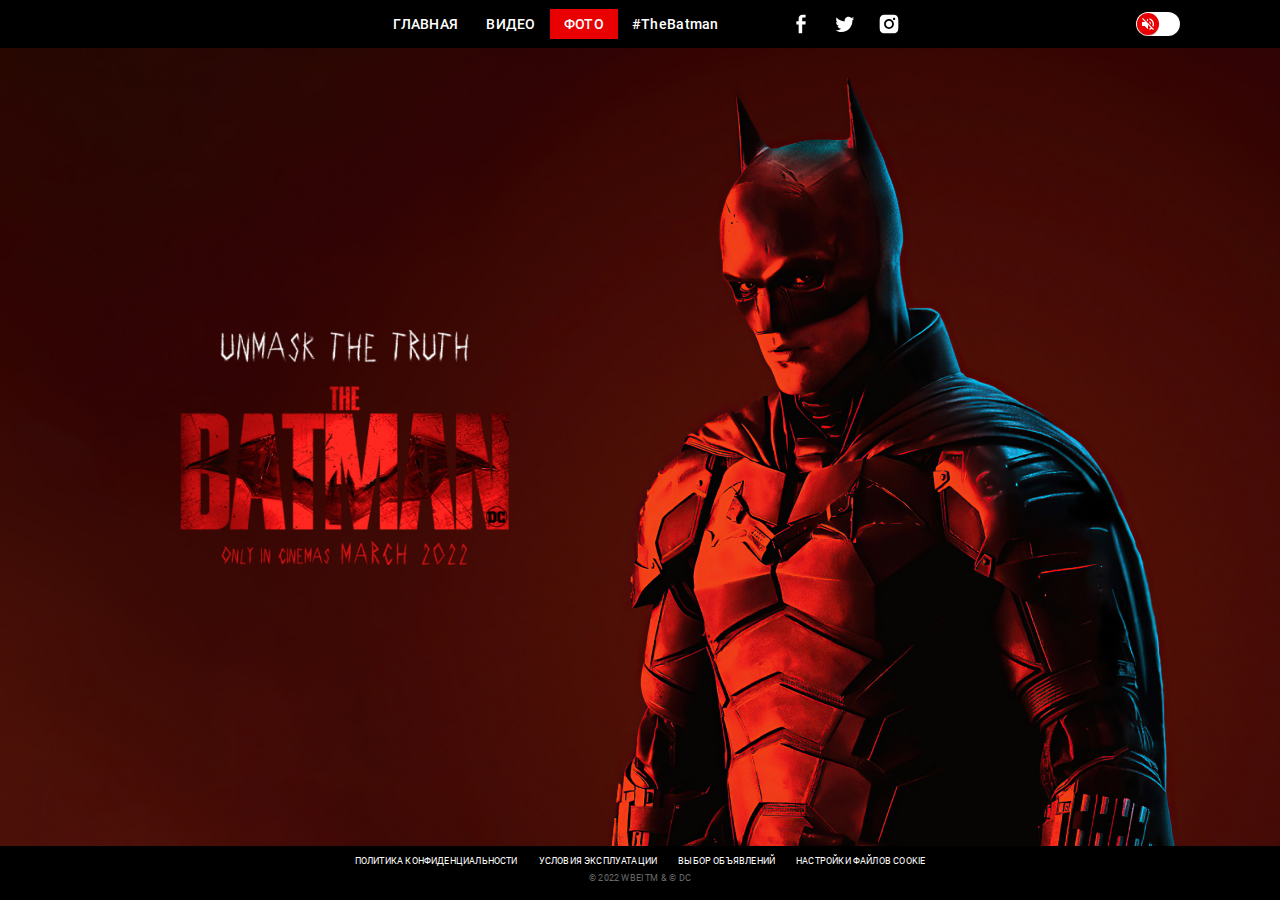
==== photo.html @ f9849f6f "added video.html and photo.html" ====
<!DOCTYPE html>
<html lang="ru">
<head>
  <meta charset="UTF-8">
  <meta http-equiv="X-UA-Compatible" content="IE=edge">
  <meta name="viewport" content="width=device-width, initial-scale=1.0">
  <title>Batman</title>
  <link rel="stylesheet" href="css/normalize.css">
  <link rel="stylesheet" href="css/style.css">
</head>
<body>
  <header class="header">
    <button class="burger"></button>
    <nav class="header__navigation navigation">
      <button class="navigation__close"></button>
      <ul class="navigation__list">
        <li class="navigation__item">
          <a class="navigation__link" href="index.html">Главная</a>
        </li>
        <li class="navigation__item">
          <a class="navigation__link" href="video.html">Видео</a>
        </li>
        <li class="navigation__item">
          <a class="navigation__link navigation__link_active" href="#">Фото</a>
        </li>
      </ul>
      <p class="header__hashtag">#TheBatman</p>
      <ul class="header__social social">
        <li class="social__item">
          <a href="" class="social__link social__link_fb"></a>
        </li>
        <li class="social__item">
          <a href="" class="social__link social__link_twitter"></a>
        </li>
        <li class="social__item">
          <a href="" class="social__link social__link_inst"></a>
        </li>
      </ul>
    </nav>
    <div class="mute">
      <input class="mute__checkbox" type="checkbox" id="mute">
      <label for="mute" class="mute__label"></label>
    </div>
  </header>

  <main class="main main__index">
    <img class="logo" src="img/logo.png" alt="Логотип к фильму Бэтмен" width="329" height="235">
  </main>

  <footer class="footer">
    <ul class="footer__links">
      <li><a href="#" class="footer__link">Политика конфиденциальности</a></li>
      <li><a href="#" class="footer__link">Условия эксплуатации</a></li>
      <li><a href="#" class="footer__link">Выбор объявлений</a></li>
      <li><a href="#" class="footer__link">Настройки файлов cookie</a></li>
    </ul>

    <p class="footer__copyright">© 2022 WBEI TM & © DC</p>
  </footer>
  
</body>
</html>
---- css/style.css ----
@font-face {
  font-family: Roboto;
  font-weight: 400;
  font-display: swap;
  src: local('Roboto'), 
    url('../fonts/roboto-v29-latin_cyrillic-regular.woff2') format('woff2'),
    url('../fonts/roboto-v29-latin_cyrillic-regular.woff') format('woff');
}

@font-face {
  font-family: Roboto;
  font-weight: 500;
  font-display: swap;
  src: local('Roboto'), 
    url('../fonts/roboto-v29-latin_cyrillic-500.woff2') format('woff2'),
    url('../fonts/roboto-v29-latin_cyrillic-500.woff') format('woff');
}

html {
  box-sizing: border-box;
}

*, *::after, *::before {
  box-sizing: inherit;
}

body {
  display: flex;
  flex-direction: column;
  justify-content: space-between;
  height: 100vh;
  min-width: 320px;
  font-family: Roboto, sans-serif;
  color: #fff;
  background-color: #000;
}

img {
  max-width: 100%;
  height: auto;
}

button {
  padding: 0;
  cursor: pointer;
}

ul {
  list-style: none;
  margin: 0;
  padding: 0;
}

a {
  color: inherit;
  text-decoration: none;
}

h1, h2, h3, p {
  margin: 0;
}

.header {
  position: relative;
  padding-top: 9px;
  padding-bottom: 9px;
}

.navigation {
  display: flex;
  justify-content: center;
  align-items: center;
  font-size: 14px;
  font-weight: 500;
  line-height: 16px;
  letter-spacing: 0.02em;
}

.navigation__list {
  display: flex;
  margin-right: 14px;
  text-transform: uppercase;
}

.navigation__link {
  display: block;
  padding: 7px 14px;
}
.navigation__link_active {
  background-color: #E90000;
}

.header__hashtag {
  margin-right: 70px;
}

.social {
  display: flex;
  gap: 20px;
}

.social__link {
  display: block;
  width: 24px;
  height: 24px;
}

.social__link_fb {
  background-image: url(../img/facebook.svg);
}

.social__link_twitter {
  background-image: url(../img/twitter.svg);
}

.social__link_inst {
  background-image: url(../img/instagram.svg);
}

.burger {
  display: none;
}

.mute {
  position: absolute;
  top: 50%;
  right: 100px;
  transform: translateY(-50%);
  width: 44px;
  height: 24px;
  overflow: hidden;
  background-color: #fff;
  border-radius: 30px;
}

.mute__checkbox {
  position: relative;
  z-index: 3;
  width: 100%;
  height: 100%;
  padding: 0;
  margin: 0;
  opacity: 0;
  cursor: pointer;
}

.mute__label::before,
.mute__label::after {
  content: '';
  position: absolute;
  top: 1px;
  left: 1px;
  display: block;
  width: 22px;
  height: 22px;
  border-radius: 50%;
  background-color: #E90000;
  background-position: center;
  background-repeat: no-repeat;
  box-shadow: 0px 1px 1px rgba(69, 2, 2, 0.3);
  transition: left .3s ease-in-out, right .3s ease-in-out;
}

.mute__label::before {
  background-image: url(../img/volume_off.svg);
}

.mute__label::after {
  right: -22px;
  left: auto;
  background-image: url(../img/volume_up.svg);
}

.mute__checkbox:checked + .mute__label::before {
  left: -22px;
}

.mute__checkbox:checked + .mute__label::after {
  right: 1px;
}

.navigation__close {
  display: none;
}

.main {
  flex-grow: 1;
}

.logo {
  animation: zoomIn 1s;
}

@keyframes zoomIn {
  from {
    transform: scale3d(0, 0, 0);
  }
}

.main__index {
  display: flex;
  align-items: center;
  padding-left: 180px;
  background: url(../img/bg.jpg) top no-repeat;
  background-size: cover;
}

.footer {
  display: flex;
  flex-direction: column;
  align-items: center;
  padding-top: 10px;
  padding-bottom: 10px;
  margin-bottom: 6px;
  font-size: 9px;
  line-height: 11px;
  letter-spacing: 0.02em;
  text-transform: uppercase;
}
.footer__links {
  display: flex;
  margin-bottom: 6px;
  gap: 21px;
}
.footer__copyright {
  color: #6A6A6A;
}

@media (max-width: 1024px) {
  .mute {
    right: 20px;
  }

  .main__index {
    padding-left: 60px;
  }
}

@media (max-width: 768px) {
  .header  {
    display: flex;
    align-items: center;
    padding: 20px;
  }
  .burger {
    display: block;
    width: 20px;
    height: 12px;
    background-color: transparent;
    border: none;
    background-image: url(../img/burger.svg);
  }

  .navigation {
    position: fixed;
    top: 0;
    left: 0;
    bottom: 0;
    transform: translateX(-240px);
    width: 240px;
    flex-direction: column;
    justify-content: flex-start;
    align-items: stretch;
    padding-top: 90px;
    text-align: center;
    background-color: #260707;
    transition: transform .3s ease-in-out;
  }

  .navigation_active {
    transform: translateX(0);
  }

  .navigation__list {
    flex-direction: column;
    margin-right: 0;
    margin-bottom: 6px;
    gap: 6px;    
  }

  .navigation__link {
    padding-top: 12px;
    padding-bottom: 12px;
  }

  .header__hashtag {
    margin-right: 0;
    margin-bottom: 40px;
  }

  .navigation__close {
    position: absolute;
    display: block;
    top: 20px;
    left: 20px;
    width: 16px;
    height: 16px;
    background-color: transparent;
    border: none;
    background-image: url(../img/close.svg);
  }

  .social {
    justify-content: center;
  }

  .main__index {
    padding-left: 30px;
  }

  .logo {
    width: 230px;
  }

  .footer {
    padding-left: 20px;
    padding-right: 20px;
    text-align: center;
  }
}

@media (max-width: 580px) {
  .main__index {
    align-items: flex-end;
    justify-content: center;
    padding-left: 0;
    padding-bottom: 64px;
    background-image: linear-gradient(0.11deg, rgba(0, 0, 0, 0.76) 32.14%, rgba(255, 0, 0, 0) 72.56%), url(../img/bg-mobile.jpg);
  }

  .logo {
    width: 125px;
  }

  .footer {
    font-size: 6px;
    line-height: 7px;
  }
}
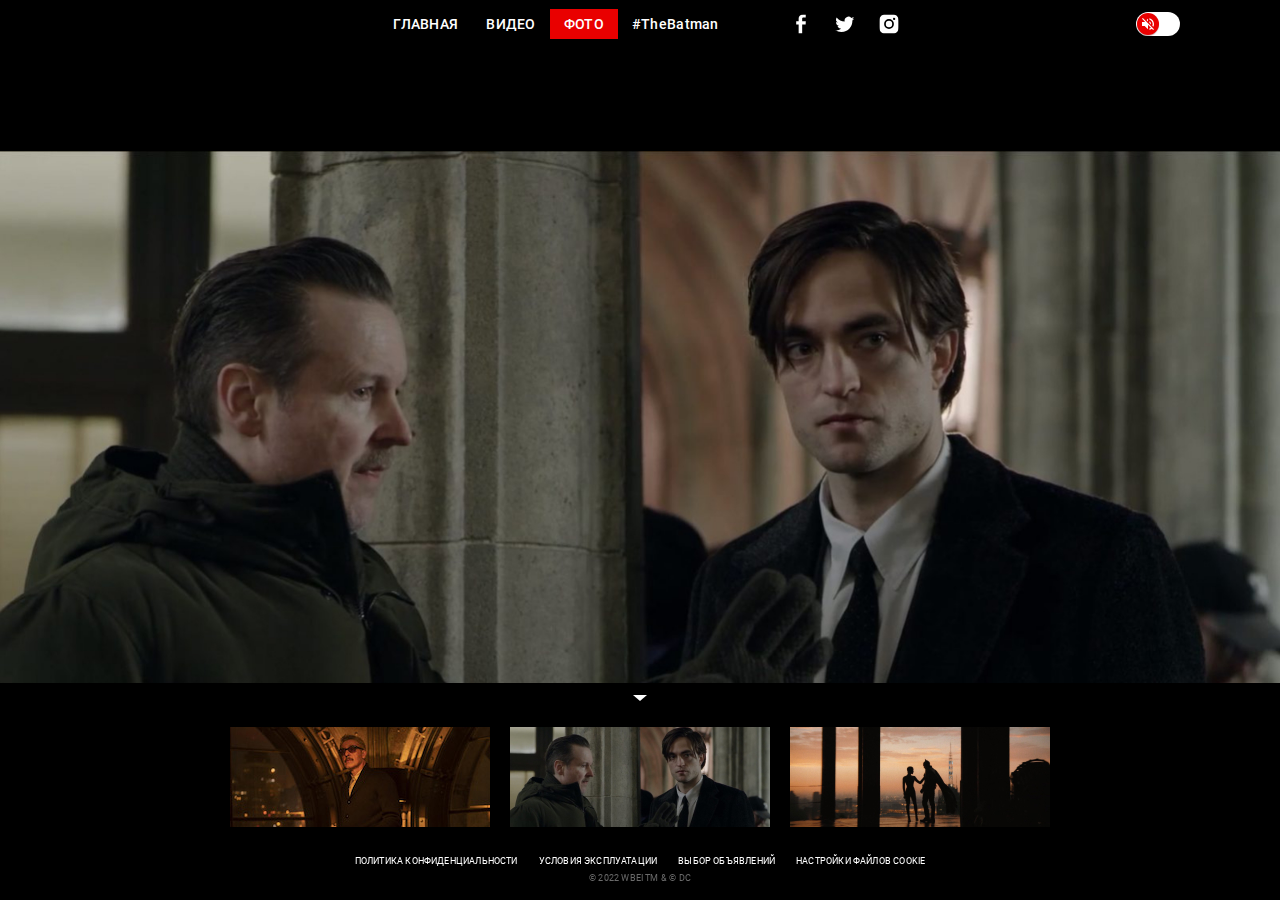
==== commit 92d0d839: "added sliders" ====
--- a/photo.html
+++ b/photo.html
@@ -5,8 +5,11 @@
   <meta http-equiv="X-UA-Compatible" content="IE=edge">
   <meta name="viewport" content="width=device-width, initial-scale=1.0">
   <title>Batman</title>
+  <link rel="stylesheet" href="css/swiper-bundle.min.css">
   <link rel="stylesheet" href="css/normalize.css">
   <link rel="stylesheet" href="css/style.css">
+  <script defer src="js/swiper-bundle.min.js"></script>
+  <script defer src="js/script.js"></script>
 </head>
 <body>
   <header class="header">
@@ -21,19 +24,25 @@
           <a class="navigation__link" href="video.html">Видео</a>
         </li>
         <li class="navigation__item">
-          <a class="navigation__link navigation__link_active" href="#">Фото</a>
+          <a class="navigation__link navigation__link_active">Фото</a>
         </li>
       </ul>
       <p class="header__hashtag">#TheBatman</p>
       <ul class="header__social social">
         <li class="social__item">
-          <a href="" class="social__link social__link_fb"></a>
+          <a href="" class="social__link">
+            <svg width="24" height="24" fill="currentColor" xmlns="http://www.w3.org/2000/svg"><g clip-path="url(#a)"><path d="M9.65 21.6v-9.01H7.2V9.348h2.45v-2.77c0-2.178 1.448-4.177 4.784-4.177 1.35 0 2.35.126 2.35.126l-.08 3.029s-1.018-.01-2.13-.01c-1.202 0-1.395.54-1.395 1.434v2.368H16.8l-.157 3.244h-3.464V21.6H9.651Z" /></g><defs><path transform="translate(7.2 2.4)" d="M0 0h9.6v19.2H0z"/></defs></svg>
+          </a>
         </li>
         <li class="social__item">
-          <a href="" class="social__link social__link_twitter"></a>
+          <a href="" class="social__link">
+            <svg width="24" height="24" fill="currentColor" xmlns="http://www.w3.org/2000/svg"><path d="M21.301 6.521a7.788 7.788 0 0 1-2.233.612 3.898 3.898 0 0 0 1.71-2.152 7.763 7.763 0 0 1-2.47.944 3.89 3.89 0 0 0-6.626 3.547A11.043 11.043 0 0 1 3.666 5.41 3.89 3.89 0 0 0 4.87 10.6a3.88 3.88 0 0 1-1.761-.487v.05a3.89 3.89 0 0 0 3.12 3.814 3.917 3.917 0 0 1-1.757.066 3.891 3.891 0 0 0 3.633 2.7 7.803 7.803 0 0 1-4.83 1.666c-.31 0-.62-.018-.928-.055a11 11 0 0 0 5.96 1.747c7.154 0 11.065-5.925 11.065-11.064 0-.167-.004-.335-.012-.502a7.906 7.906 0 0 0 1.94-2.012l.001-.003Z" /></svg>
+          </a>
         </li>
         <li class="social__item">
-          <a href="" class="social__link social__link_inst"></a>
+          <a href="" class="social__link">
+            <svg width="24" height="24" fill="currentColor" xmlns="http://www.w3.org/2000/svg"><g clip-path="url(#a)"><path d="M12 8.81A3.197 3.197 0 0 0 8.81 12 3.197 3.197 0 0 0 12 15.19 3.197 3.197 0 0 0 15.19 12 3.197 3.197 0 0 0 12 8.81ZM21.568 12c0-1.32.012-2.63-.063-3.949-.074-1.531-.423-2.89-1.543-4.01-1.122-1.123-2.48-1.47-4.011-1.544-1.321-.074-2.63-.062-3.949-.062-1.32 0-2.63-.012-3.948.062-1.532.074-2.891.424-4.011 1.544-1.122 1.122-1.47 2.479-1.544 4.01-.074 1.321-.062 2.63-.062 3.949s-.012 2.63.062 3.949c.075 1.531.424 2.89 1.544 4.01 1.122 1.123 2.48 1.47 4.01 1.544 1.322.074 2.63.062 3.95.062 1.32 0 2.63.012 3.948-.062 1.532-.074 2.89-.424 4.01-1.544 1.123-1.122 1.47-2.479 1.544-4.01.077-1.319.063-2.628.063-3.949ZM12 16.908A4.901 4.901 0 0 1 7.092 12 4.901 4.901 0 0 1 12 7.092 4.901 4.901 0 0 1 16.908 12 4.901 4.901 0 0 1 12 16.908Zm5.11-8.87a1.145 1.145 0 0 1-1.147-1.147c0-.634.512-1.146 1.146-1.146a1.145 1.145 0 0 1 .811 1.957 1.146 1.146 0 0 1-.81.335Z" /></g><defs><clipPath id="a"><path transform="translate(2.4 2.4)" d="M0 0h19.2v19.2H0z"/></clipPath></defs></svg>
+          </a>
         </li>
       </ul>
     </nav>
@@ -43,8 +52,48 @@
     </div>
   </header>
 
-  <main class="main main__index">
-    <img class="logo" src="img/logo.png" alt="Логотип к фильму Бэтмен" width="329" height="235">
+  <main class="main main__slider">
+    <div class="slider-main swiper">
+      <ul class="slider-main__list swiper-wrapper">
+        <li class="slider-main__item swiper-slide">
+          <img src="photo/photo01.jpg" alt="Фото" class="slider-main__img">
+        </li>
+        <li class="slider-main__item swiper-slide">
+          <img src="photo/photo02.jpg" alt="Фото" class="slider-main__img">
+        </li>
+        <li class="slider-main__item swiper-slide">
+          <img src="photo/photo03.jpg" alt="Фото" class="slider-main__img">
+        </li>
+        <li class="slider-main__item swiper-slide">
+          <img src="photo/photo04.jpg" alt="Фото" class="slider-main__img">
+        </li>
+        <li class="slider-main__item swiper-slide">
+          <img src="photo/photo05.jpg" alt="Фото" class="slider-main__img">
+        </li>
+      </ul>  
+    </div>
+    <div class="pagination">
+      <button class="pagination__arrow"></button>
+      <div class="slider-thumbs swiper">
+        <ul class="slider-thumbs__list swiper-wrapper">
+          <li class="slider-thumbs__item swiper-slide">
+            <img src="photo/photo01-thumbs.jpg" alt="Превью фото" class="slider-thumbs__img" width="260" height="100">
+          </li>
+          <li class="slider-thumbs__item swiper-slide">
+            <img src="photo/photo02-thumbs.jpg" alt="Превью фото" class="slider-thumbs__img" width="260" height="100">
+          </li>
+          <li class="slider-thumbs__item swiper-slide">
+            <img src="photo/photo03-thumbs.jpg" alt="Превью фото" class="slider-thumbs__img" width="260" height="100">
+          </li>
+          <li class="slider-thumbs__item swiper-slide">
+            <img src="photo/photo04-thumbs.jpg" alt="Превью фото" class="slider-thumbs__img" width="260" height="100">
+          </li>
+          <li class="slider-thumbs__item swiper-slide">
+            <img src="photo/photo05-thumbs.jpg" alt="Превью фото" class="slider-thumbs__img" width="260" height="100">
+          </li>
+        </ul>
+      </div>
+    </div>
   </main>
 
   <footer class="footer">
--- a/css/style.css
+++ b/css/style.css
@@ -103,18 +103,12 @@
   display: block;
   width: 24px;
   height: 24px;
-}
-
-.social__link_fb {
-  background-image: url(../img/facebook.svg);
-}
-
-.social__link_twitter {
-  background-image: url(../img/twitter.svg);
-}
-
-.social__link_inst {
-  background-image: url(../img/instagram.svg);
+  color: #fff;
+  transition: color .3s ease-in-out;
+}
+
+.social__link:hover {
+  color: #E90000;
 }
 
 .burger {
@@ -184,6 +178,7 @@
 }
 
 .main {
+  position: relative;
   flex-grow: 1;
 }
 
@@ -206,6 +201,8 @@
 }
 
 .footer {
+  position: relative;
+  z-index: 500;
   display: flex;
   flex-direction: column;
   align-items: center;
@@ -225,6 +222,66 @@
 .footer__copyright {
   color: #6A6A6A;
 }
+
+.main__slider {
+  height: calc(100% - 120px);
+}
+
+.slider-main {
+  height: 100%;
+}
+.slider-main__item {
+  display: flex;
+  align-items: center;
+  justify-content: center;
+}
+
+.pagination {
+  position: absolute;
+  left: 0;
+  right: 0;
+  bottom: 0;
+  z-index: 400;
+  padding-bottom: 15px;
+  padding-left: 20px;
+  padding-right: 20px;
+  min-height: 144px;
+  padding-top: 12px;
+  background-color: #000;
+}
+
+.pagination__arrow {
+  display: block;
+  width: 0;
+  height: 0;
+  margin: 0 auto 20px;
+  border-left: 7px solid transparent;
+  border-right: 7px solid transparent;
+  border-bottom: 6px solid transparent;
+  border-top: 6px solid #fff;
+  background-color: transparent;
+  transition: border-color .3s ease-in-out;
+}
+
+.pagination__arrow:hover {
+  border-top-color: #E90000;
+}
+
+.slider-thumbs {
+  max-width: 820px;
+}
+
+.slider-thumbs__list {
+  display: flex;
+  align-items: center;
+}
+
+.slider-main__video {
+  height: 100%;
+  width: 100%;
+  object-fit: contain;
+}
+
 
 @media (max-width: 1024px) {
   .mute {
@@ -336,4 +393,12 @@
     font-size: 6px;
     line-height: 7px;
   }
+
+  .pagination {
+    min-height: 80px;
+  }
+
+  .pagination__arrow {
+    margin-bottom: 6px;
+  }
 }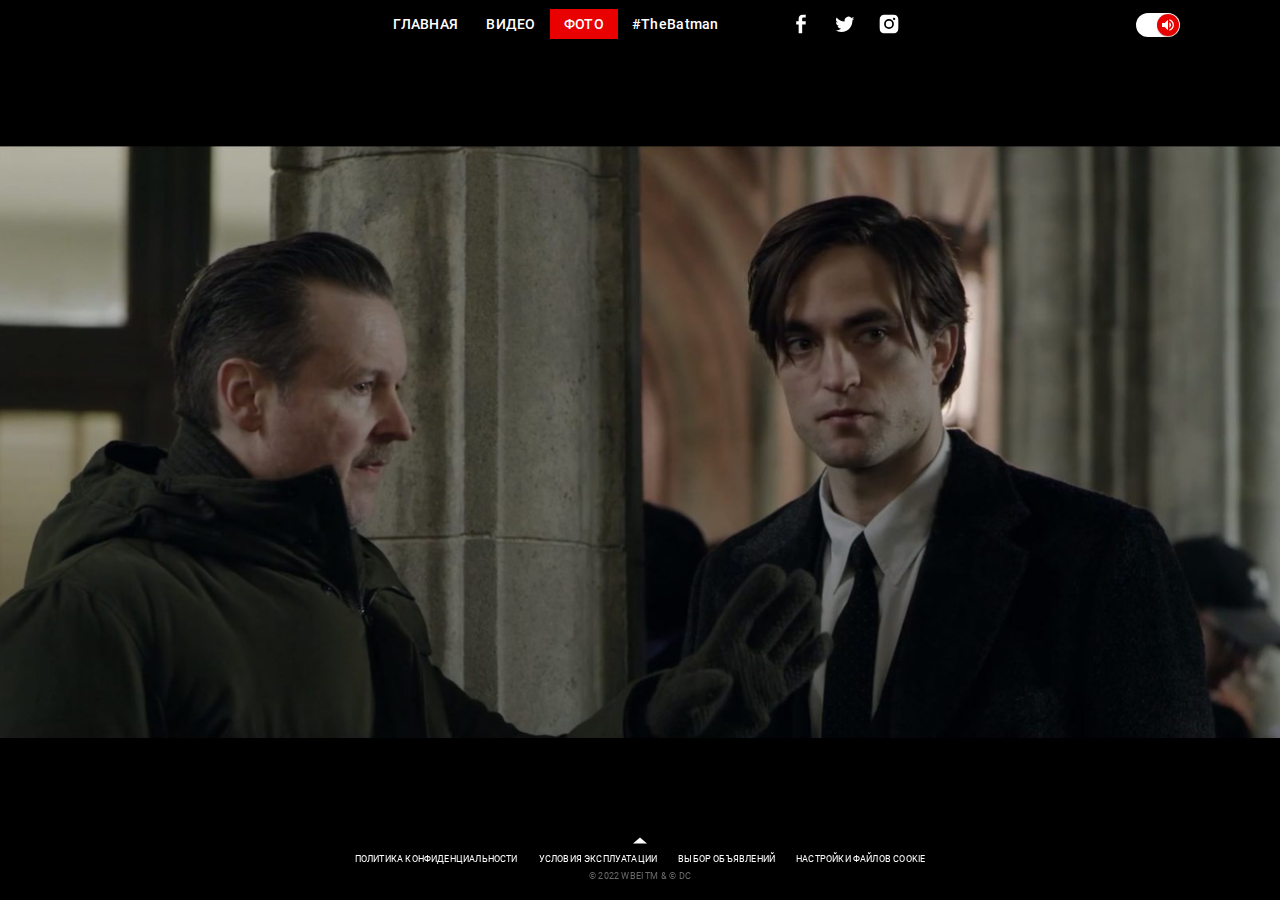
==== commit e209b715: "added audio and script" ====
--- a/photo.html
+++ b/photo.html
@@ -5,6 +5,7 @@
   <meta http-equiv="X-UA-Compatible" content="IE=edge">
   <meta name="viewport" content="width=device-width, initial-scale=1.0">
   <title>Batman</title>
+  <link rel="icon" href="img/favicon.png" type="image/png">
   <link rel="stylesheet" href="css/swiper-bundle.min.css">
   <link rel="stylesheet" href="css/normalize.css">
   <link rel="stylesheet" href="css/style.css">
@@ -47,7 +48,7 @@
       </ul>
     </nav>
     <div class="mute">
-      <input class="mute__checkbox" type="checkbox" id="mute">
+      <input class="mute__checkbox" type="checkbox" id="mute" checked>
       <label for="mute" class="mute__label"></label>
     </div>
   </header>
--- a/css/style.css
+++ b/css/style.css
@@ -62,11 +62,13 @@
 
 .header {
   position: relative;
+  height: 50px;
   padding-top: 9px;
   padding-bottom: 9px;
 }
 
 .navigation {
+  z-index: 600;
   display: flex;
   justify-content: center;
   align-items: center;
@@ -206,6 +208,7 @@
   display: flex;
   flex-direction: column;
   align-items: center;
+  height: 50px;
   padding-top: 10px;
   padding-bottom: 10px;
   margin-bottom: 6px;
@@ -224,7 +227,9 @@
 }
 
 .main__slider {
-  height: calc(100% - 120px);
+  height: calc(100% - 100px);
+  padding-bottom: 10px;
+  overflow: hidden;
 }
 
 .slider-main {
@@ -248,6 +253,12 @@
   min-height: 144px;
   padding-top: 12px;
   background-color: #000;
+  transform: translateY(calc(100% - 25px));
+  transition: transform .5s ease-in-out;
+}
+
+.pagination_active {
+  transform: translateY(0);
 }
 
 .pagination__arrow {
@@ -257,13 +268,23 @@
   margin: 0 auto 20px;
   border-left: 7px solid transparent;
   border-right: 7px solid transparent;
+  border-top: 6px solid transparent;
+  border-bottom: 6px solid #fff;
+  background-color: transparent;
+  transition: border-color .3s ease-in-out;
+}
+
+.pagination_active .pagination__arrow {
   border-bottom: 6px solid transparent;
   border-top: 6px solid #fff;
-  background-color: transparent;
-  transition: border-color .3s ease-in-out;
 }
 
 .pagination__arrow:hover {
+  border-bottom-color: #E90000;
+}
+
+.pagination_active .pagination__arrow:hover {
+  border-bottom-color: transparent;
   border-top-color: #E90000;
 }
 
@@ -283,6 +304,11 @@
 }
 
 
+.slider-thumbs__img {
+  max-height: 100px;
+  object-fit: cover;
+}
+
 @media (max-width: 1024px) {
   .mute {
     right: 20px;
@@ -297,7 +323,8 @@
   .header  {
     display: flex;
     align-items: center;
-    padding: 20px;
+    padding-left: 20px;
+    padding-right: 20px;
   }
   .burger {
     display: block;
